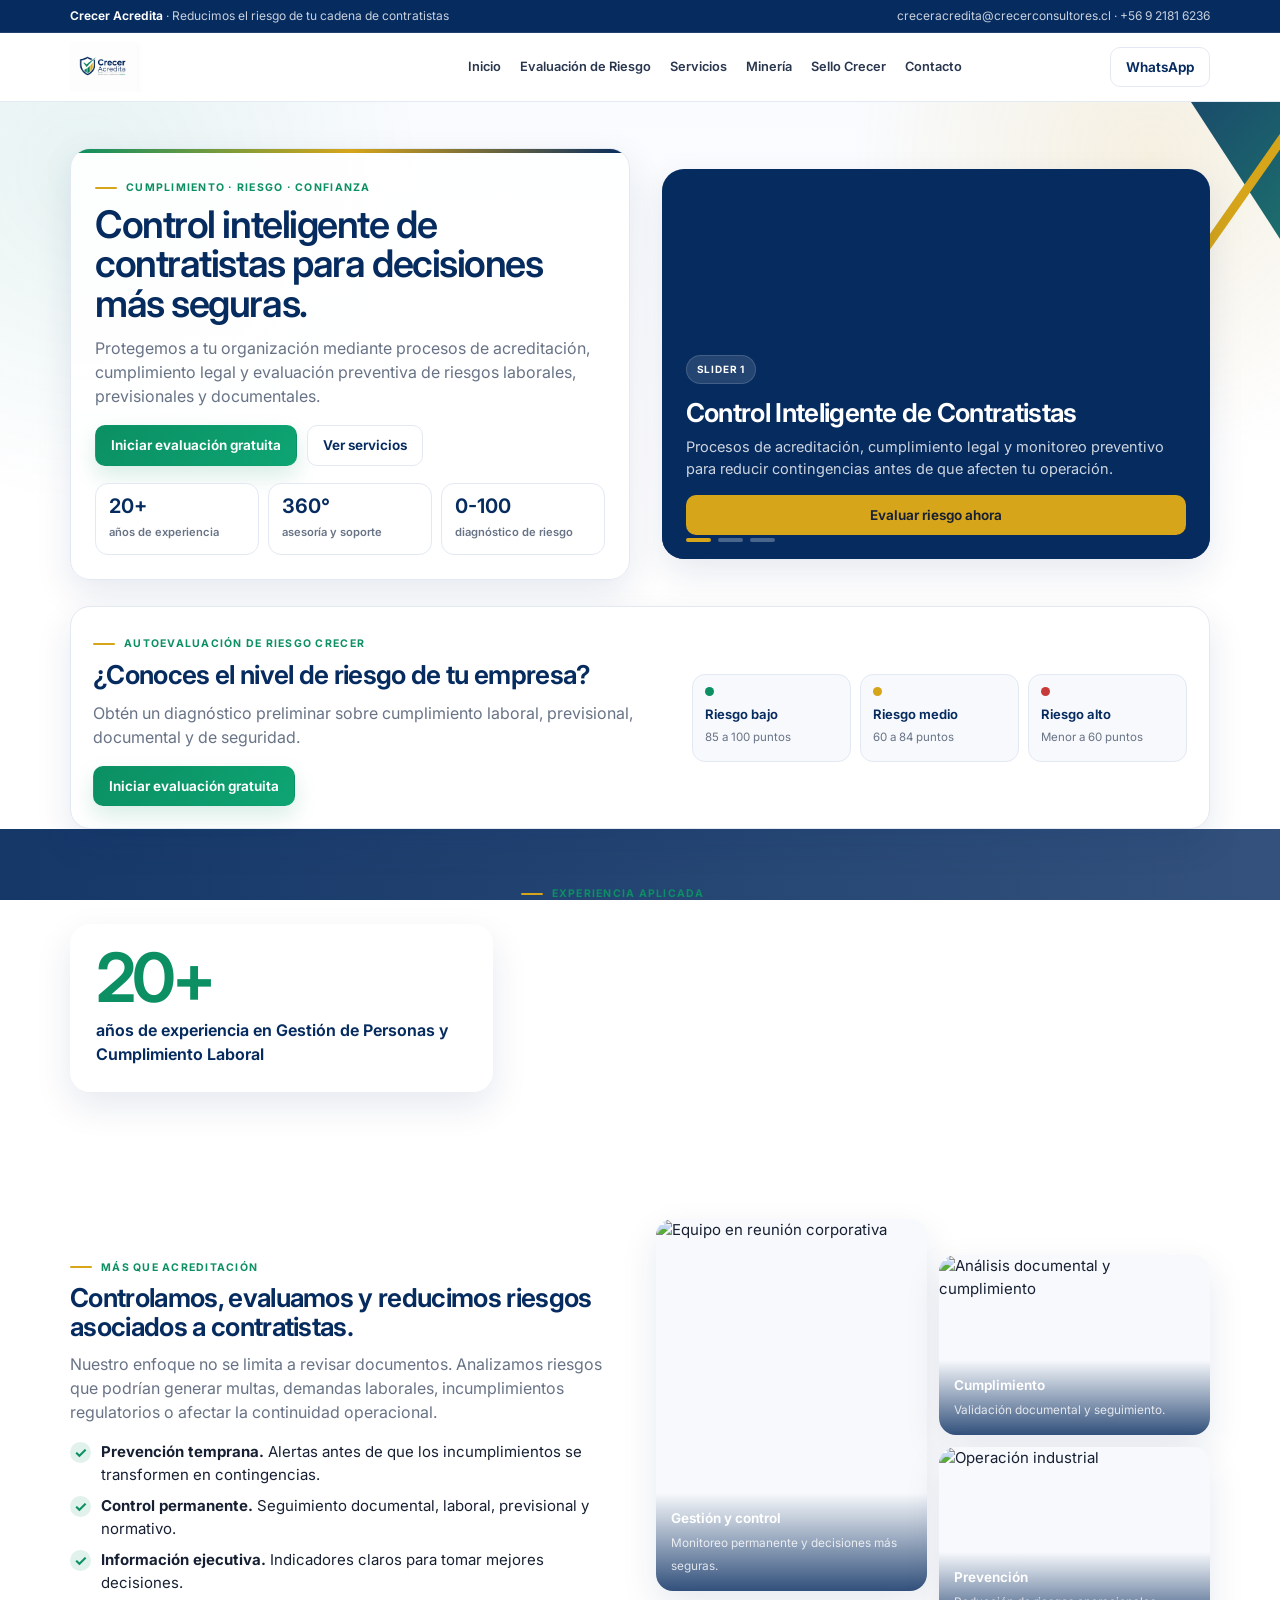
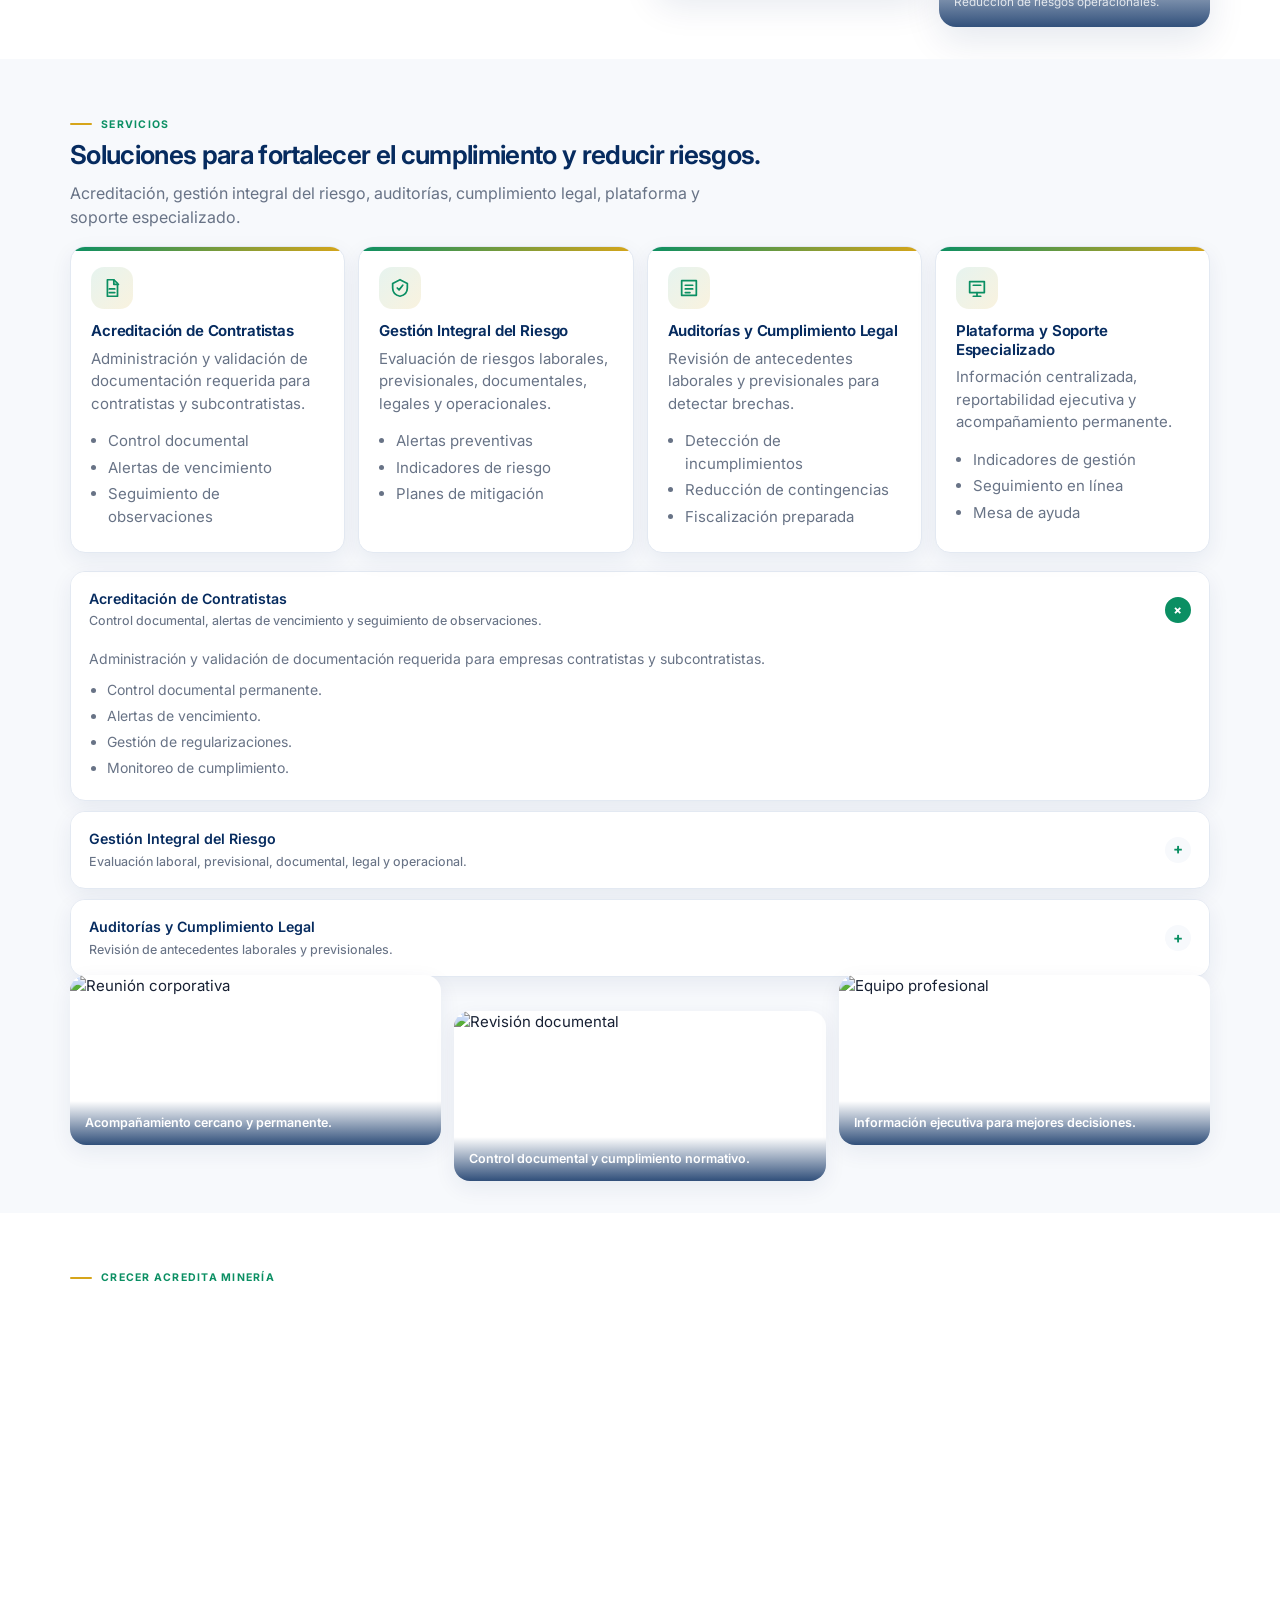
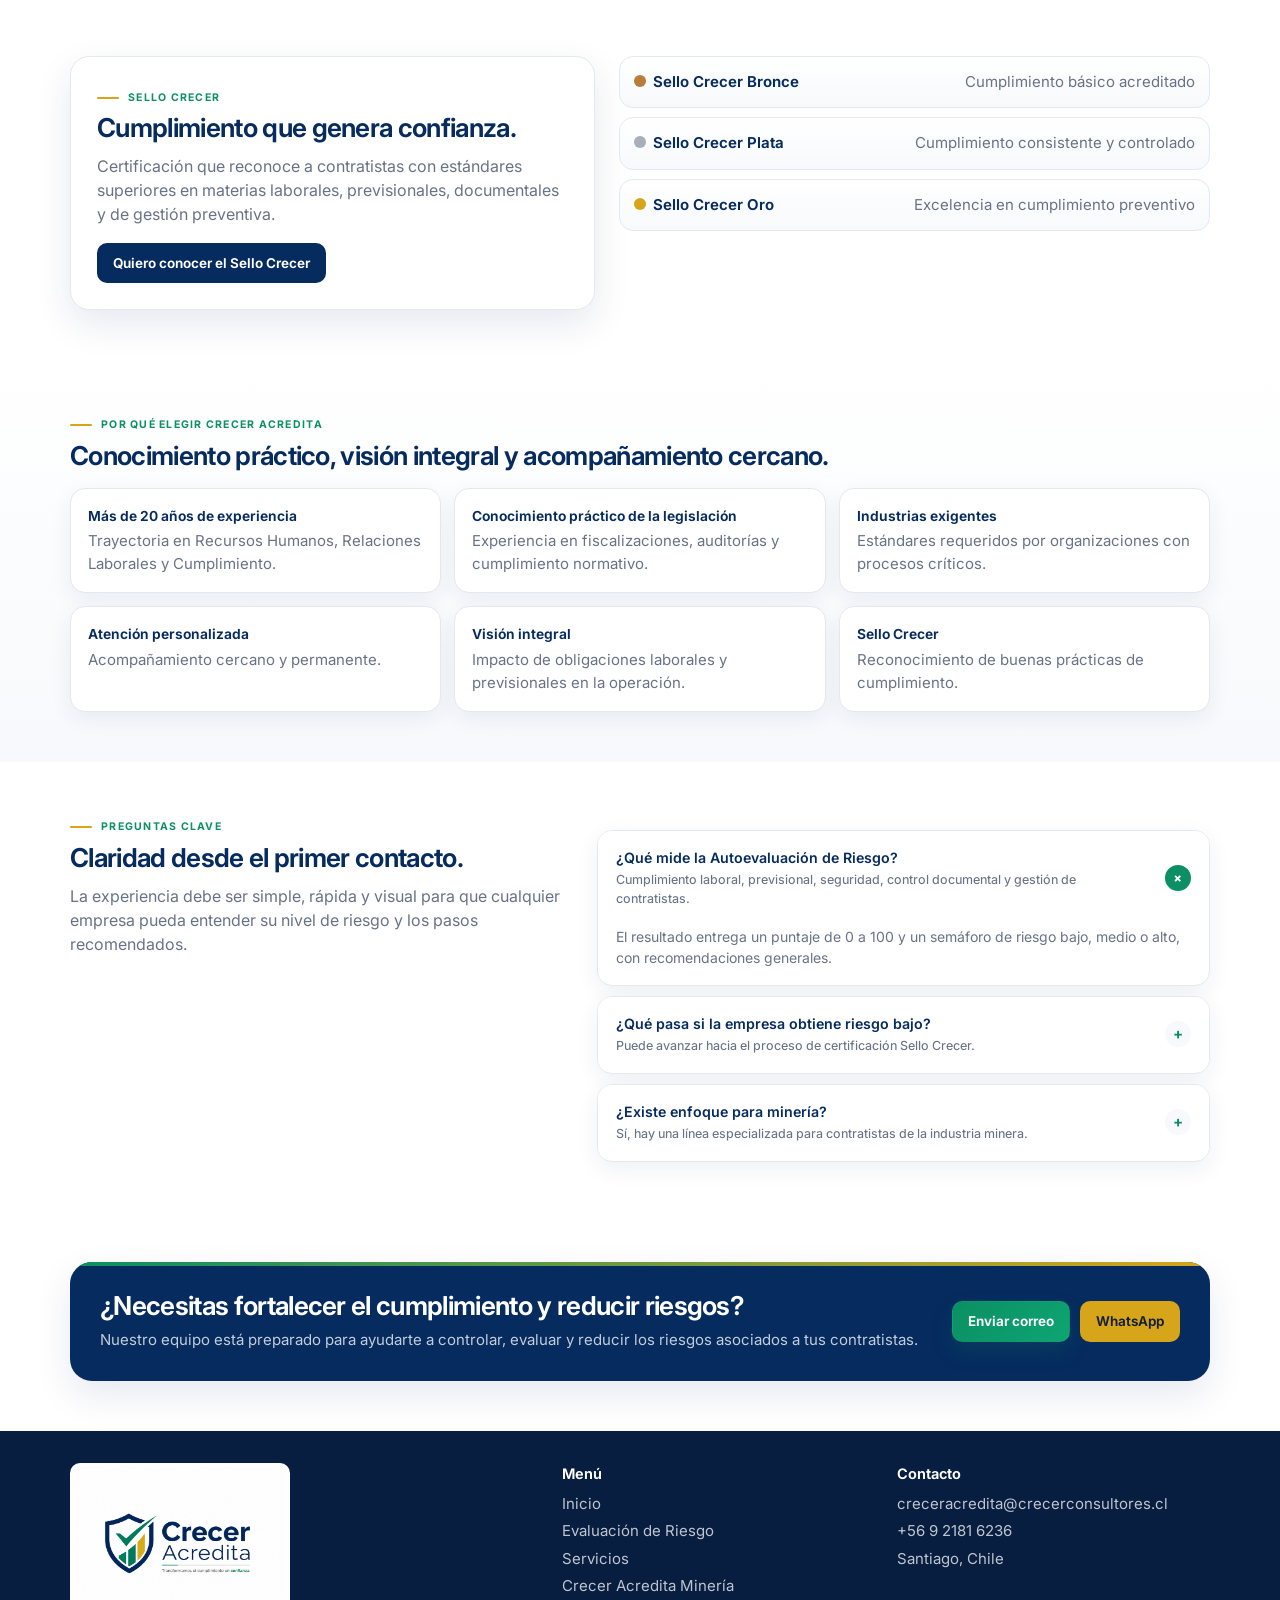
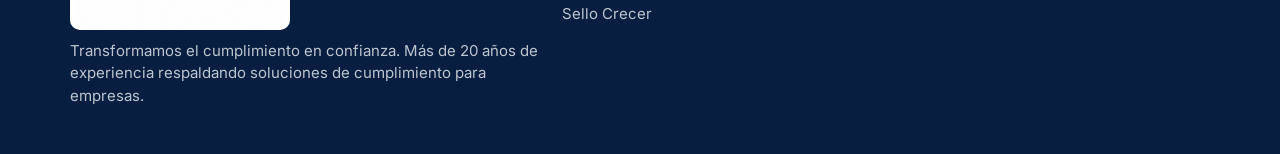
==== index.html @ 86fbed81 "Carga inicial" ====
<!DOCTYPE html>
<html lang="es">
<head>
  <meta charset="UTF-8" />
  <meta name="viewport" content="width=device-width, initial-scale=1.0" />
  <title>Crecer Acredita | Inicio</title>
  <meta name="description" content="Crecer Acredita: gestión de riesgos de contratistas, acreditación, cumplimiento laboral, previsional y documental." />
  <meta name="theme-color" content="#062B5F" />

  <link rel="preconnect" href="https://fonts.googleapis.com">
  <link rel="preconnect" href="https://fonts.gstatic.com" crossorigin>
  <link href="https://fonts.googleapis.com/css2?family=Inter:wght@400;450;500;600;700&display=swap" rel="stylesheet">

  <style>
    :root {
      --navy:#062B5F;
      --navy-2:#0C3A7E;
      --green:#0B8F63;
      --green-2:#0EA573;
      --mustard:#D6A51A;
      --ink:#172033;
      --muted:#687386;
      --line:#E3E9F2;
      --soft:#F7F9FC;
      --white:#FFFFFF;
      --danger:#C83A3A;
      --shadow:0 14px 36px rgba(6,43,95,.10);
      --shadow-sm:0 7px 22px rgba(6,43,95,.07);
      --radius:16px;
      --max:1140px;
    }

    * { box-sizing:border-box; }
    html { scroll-behavior:smooth; }
    body {
      margin:0;
      font-family:'Inter', Arial, sans-serif;
      color:var(--ink);
      background:#fff;
      line-height:1.5;
      font-size:15px;
      overflow-x:hidden;
      -webkit-font-smoothing:antialiased;
      text-rendering:optimizeLegibility;
    }
    img { max-width:100%; display:block; }
    a { color:inherit; text-decoration:none; }
    button, input, select { font:inherit; }

    .wrap { width:min(var(--max), calc(100% - 34px)); margin-inline:auto; }
    .section { padding:50px 0; position:relative; }
    .eyebrow {
      display:inline-flex;
      align-items:center;
      gap:9px;
      font-size:10.5px;
      font-weight:700;
      letter-spacing:.12em;
      text-transform:uppercase;
      color:var(--green);
      margin-bottom:9px;
    }
    .eyebrow::before {
      content:"";
      width:22px;
      height:2px;
      background:var(--mustard);
      border-radius:2px;
      display:block;
    }

    h1,h2,h3,p { margin-top:0; }
    h1 {
      font-size:clamp(27px, 3.6vw, 38px);
      line-height:1.04;
      letter-spacing:-.038em;
      font-weight:600;
      color:var(--navy);
      margin-bottom:13px;
      max-width:700px;
    }
    h2 {
      font-size:clamp(20px, 2.35vw, 26px);
      line-height:1.1;
      letter-spacing:-.026em;
      font-weight:650;
      color:var(--navy);
      margin-bottom:11px;
      max-width:780px;
    }
    h3 {
      font-size:15px;
      line-height:1.25;
      letter-spacing:-.01em;
      font-weight:650;
      color:var(--navy);
      margin-bottom:7px;
    }
    .lead {
      font-size:clamp(14.5px, 1.5vw, 16px);
      color:var(--muted);
      max-width:680px;
      margin-bottom:17px;
    }
    .text-muted { color:var(--muted); }

    .btn {
      display:inline-flex;
      align-items:center;
      justify-content:center;
      gap:8px;
      min-height:40px;
      padding:9px 15px;
      border-radius:10px;
      border:1px solid transparent;
      font-size:13.5px;
      font-weight:650;
      cursor:pointer;
      transition:.2s ease;
      white-space:nowrap;
    }
    .btn:hover { transform:translateY(-1px); }
    .btn-primary { background:linear-gradient(135deg, var(--green), var(--green-2)); color:#fff; box-shadow:0 10px 22px rgba(11,143,99,.16); }
    .btn-outline { background:#fff; color:var(--navy); border-color:var(--line); }
    .btn-navy { background:var(--navy); color:#fff; }
    .btn-mustard { background:var(--mustard); color:#172033; }

    .topbar {
      background:var(--navy);
      color:rgba(255,255,255,.78);
      font-size:12px;
      border-bottom:1px solid rgba(255,255,255,.10);
    }
    .topbar .wrap {
      display:flex;
      justify-content:space-between;
      align-items:center;
      gap:12px;
      padding:7px 0;
    }
    .topbar strong { color:#fff; font-weight:650; }

    .header {
      position:sticky;
      top:0;
      z-index:80;
      background:rgba(255,255,255,.95);
      backdrop-filter:blur(14px);
      border-bottom:1px solid rgba(227,233,242,.95);
    }
    .nav {
      height:68px;
      display:flex;
      align-items:center;
      justify-content:space-between;
      gap:18px;
    }
    .brand {
      display:flex;
      align-items:center;
      justify-content:flex-start;
      flex:0 0 250px;
      min-width:0;
    }
    .brand-mark {
      display:flex;
      align-items:center;
      justify-content:center;
      width:236px;
      height:50px;
      overflow:hidden;
    }
    .brand-mark img {
      width:236px;
      height:auto;
      max-height:50px;
      object-fit:contain;
      object-position:left center;
      filter:drop-shadow(0 2px 3px rgba(6,43,95,.05));
    }
    .menu {
      display:flex;
      align-items:center;
      gap:1px;
      list-style:none;
      padding:0;
      margin:0;
    }
    .menu a {
      display:block;
      padding:8px 9px;
      border-radius:9px;
      font-size:12.8px;
      font-weight:600;
      color:#29364E;
    }
    .menu a:hover { background:var(--soft); color:var(--navy); }
    .nav-actions { display:flex; align-items:center; gap:8px; }
    .hamb {
      display:none;
      background:#fff;
      border:1px solid var(--line);
      border-radius:10px;
      padding:8px 10px;
      color:var(--navy);
      cursor:pointer;
    }

    .hero {
      position:relative;
      overflow:hidden;
      background:
        radial-gradient(circle at 90% 10%, rgba(214,165,26,.13), transparent 24%),
        radial-gradient(circle at 7% 13%, rgba(11,143,99,.08), transparent 26%),
        linear-gradient(180deg, #F9FBFE 0%, #fff 78%);
    }
    .hero::after {
      content:"";
      position:absolute;
      right:-106px;
      top:0;
      width:300px;
      height:300px;
      background:linear-gradient(135deg, var(--navy), var(--green));
      clip-path:polygon(35% 0,100% 0,100% 100%);
      opacity:.92;
    }
    .hero::before {
      content:"";
      position:absolute;
      right:42px;
      top:0;
      width:11px;
      height:215px;
      background:var(--mustard);
      transform:skewX(-35deg);
      z-index:1;
    }
    .hero-grid {
      position:relative;
      z-index:2;
      display:grid;
      grid-template-columns:1fr .98fr;
      gap:32px;
      align-items:center;
      padding:46px 0 56px;
    }
    .hero-copy {
      background:rgba(255,255,255,.9);
      border:1px solid var(--line);
      border-radius:20px;
      box-shadow:var(--shadow);
      padding:24px;
      position:relative;
      overflow:hidden;
    }
    .hero-copy::before {
      content:"";
      position:absolute;
      inset:0 0 auto 0;
      height:4px;
      background:linear-gradient(90deg, var(--green), var(--mustard), var(--navy));
    }
    .hero-actions { display:flex; gap:10px; flex-wrap:wrap; margin-bottom:17px; }
    .hero-kpis { display:grid; grid-template-columns:repeat(3,1fr); gap:9px; }
    .kpi {
      background:#fff;
      border:1px solid var(--line);
      border-radius:13px;
      padding:12px 13px;
    }
    .kpi strong {
      display:block;
      color:var(--navy);
      font-size:20px;
      line-height:1;
      font-weight:650;
      margin-bottom:4px;
    }
    .kpi span { color:var(--muted); font-size:11.2px; font-weight:600; }

    .hero-slider {
      background:var(--navy);
      border-radius:22px;
      overflow:hidden;
      box-shadow:var(--shadow);
      position:relative;
      color:#fff;
    }
    .slide { display:none; min-height:390px; position:relative; }
    .slide.active { display:block; }
    .slide-img {
      position:absolute;
      inset:0;
      background-size:cover;
      background-position:center;
      transform:scale(1.02);
    }
    .slide-overlay {
      position:absolute;
      inset:0;
      background:linear-gradient(180deg, rgba(6,43,95,.12) 0%, rgba(6,43,95,.78) 60%, rgba(6,43,95,.95) 100%);
    }
    .slide-content {
      position:relative;
      z-index:2;
      min-height:390px;
      display:flex;
      flex-direction:column;
      justify-content:flex-end;
      padding:24px;
    }
    .slide-tag {
      display:inline-flex;
      align-items:center;
      width:max-content;
      gap:7px;
      padding:6px 10px;
      border-radius:999px;
      background:rgba(255,255,255,.12);
      border:1px solid rgba(255,255,255,.14);
      font-size:10px;
      text-transform:uppercase;
      letter-spacing:.08em;
      font-weight:700;
      margin-bottom:15px;
    }
    .slide-content h2 {
      color:#fff;
      font-size:clamp(20px, 2.35vw, 26px);
      font-weight:650;
      letter-spacing:-.025em;
      margin-bottom:9px;
      max-width:500px;
    }
    .slide-content p {
      color:rgba(255,255,255,.80);
      max-width:500px;
      margin-bottom:15px;
      font-size:14.5px;
    }
    .dots {
      position:absolute;
      left:24px;
      bottom:17px;
      z-index:3;
      display:flex;
      gap:7px;
    }
    .dot {
      width:25px;
      height:4px;
      border:0;
      border-radius:999px;
      background:rgba(255,255,255,.28);
      cursor:pointer;
    }
    .dot.active { background:var(--mustard); }

    .risk-strip { margin-top:-30px; position:relative; z-index:4; }
    .risk-box {
      background:#fff;
      border:1px solid var(--line);
      border-radius:20px;
      box-shadow:var(--shadow);
      padding:22px;
      display:grid;
      grid-template-columns:1.08fr .92fr;
      gap:18px;
      align-items:center;
    }
    .risk-card-mini { display:grid; grid-template-columns:repeat(3,1fr); gap:9px; }
    .risk-pill {
      min-height:88px;
      background:var(--soft);
      border:1px solid var(--line);
      border-radius:13px;
      padding:12px;
    }
    .risk-pill i { display:block; width:9px; height:9px; border-radius:50%; margin-bottom:9px; }
    .risk-pill:nth-child(1) i { background:var(--green); }
    .risk-pill:nth-child(2) i { background:var(--mustard); }
    .risk-pill:nth-child(3) i { background:var(--danger); }
    .risk-pill strong { display:block; color:var(--navy); font-size:13px; margin-bottom:1px; font-weight:650; }
    .risk-pill span { color:var(--muted); font-size:11.5px; }

    .grid-4 { display:grid; grid-template-columns:repeat(4,1fr); gap:13px; }
    .grid-3 { display:grid; grid-template-columns:repeat(3,1fr); gap:13px; }

    .card, .service-card, .why-item {
      background:#fff;
      border:1px solid var(--line);
      border-radius:15px;
      box-shadow:var(--shadow-sm);
    }
    .card { padding:18px; }
    .service-card {
      padding:20px;
      position:relative;
      overflow:hidden;
      min-height:270px;
    }
    .service-card::before {
      content:"";
      position:absolute;
      inset:0 0 auto 0;
      height:4px;
      background:linear-gradient(90deg, var(--green), var(--mustard));
    }
    .service-card ul { margin:11px 0 0; padding-left:17px; color:var(--muted); }
    .service-card li { margin:4px 0; }

    .icon {
      width:42px;
      height:42px;
      border-radius:13px;
      display:grid;
      place-items:center;
      color:var(--green);
      background:linear-gradient(135deg, rgba(11,143,99,.10), rgba(214,165,26,.14));
      margin-bottom:13px;
    }
    .icon svg {
      width:22px;
      height:22px;
      stroke:currentColor;
      stroke-width:1.9;
      fill:none;
      stroke-linecap:round;
      stroke-linejoin:round;
    }

    .experience {
      background:
        linear-gradient(90deg, rgba(6,43,95,.94), rgba(6,43,95,.82)),
        url('https://images.unsplash.com/photo-1497366754035-f200968a6e72?auto=format&fit=crop&w=1800&q=80');
      background-size:cover;
      background-position:center;
      background-attachment:fixed;
      color:#fff;
      overflow:hidden;
      position:relative;
    }
    .experience::after {
      content:"20+";
      position:absolute;
      right:5%;
      bottom:-42px;
      font-size:160px;
      line-height:1;
      font-weight:650;
      letter-spacing:-.06em;
      color:rgba(255,255,255,.05);
    }
    .experience h2 { color:#fff; }
    .experience .lead { color:rgba(255,255,255,.77); }
    .exp-grid {
      position:relative;
      z-index:2;
      display:grid;
      grid-template-columns:.76fr 1.24fr;
      gap:28px;
      align-items:center;
    }
    .exp-number {
      background:#fff;
      color:var(--navy);
      border-radius:20px;
      box-shadow:var(--shadow);
      padding:26px;
    }
    .exp-number strong {
      display:block;
      font-size:68px;
      line-height:.8;
      color:var(--green);
      letter-spacing:-.06em;
      font-weight:650;
    }
    .exp-number span {
      display:block;
      margin-top:13px;
      font-size:16px;
      font-weight:650;
    }
    .exp-list { display:grid; grid-template-columns:repeat(2,1fr); gap:9px; margin-top:14px; }
    .exp-list div {
      padding:10px 12px;
      border-radius:12px;
      background:rgba(255,255,255,.06);
      border:1px solid rgba(255,255,255,.14);
      color:rgba(255,255,255,.82);
      font-size:13.5px;
    }

    .split { display:grid; grid-template-columns:1fr 1fr; gap:32px; align-items:center; }
    .visual-list { display:grid; gap:9px; margin-top:10px; }
    .visual-row { display:flex; gap:10px; align-items:flex-start; }
    .check {
      width:21px;
      height:21px;
      flex:0 0 21px;
      border-radius:50%;
      display:grid;
      place-items:center;
      background:rgba(11,143,99,.12);
      color:var(--green);
      font-weight:700;
      margin-top:1px;
    }

    .image-stack { display:grid; grid-template-columns:1fr 1fr; gap:12px; }
    .photo-card {
      border-radius:17px;
      overflow:hidden;
      position:relative;
      min-height:180px;
      box-shadow:var(--shadow);
      background:var(--soft);
      transform:translateY(var(--parallax-y,0));
      transition:transform .12s linear;
    }
    .photo-card.tall { min-height:372px; }
    .photo-card img { width:100%; height:100%; object-fit:cover; }
    .photo-card .overlay {
      position:absolute;
      inset:auto 0 0 0;
      padding:15px;
      background:linear-gradient(180deg, rgba(6,43,95,0) 0%, rgba(6,43,95,.82) 100%);
      color:#fff;
    }
    .photo-card .overlay strong { display:block; font-size:13.5px; margin-bottom:3px; font-weight:650; }
    .photo-card .overlay span { font-size:11.8px; color:rgba(255,255,255,.80); }

    .services { background:var(--soft); }
    .image-band {
      display:grid;
      grid-template-columns:repeat(3,1fr);
      gap:13px;
      margin-top:16px;
    }
    .band-card {
      border-radius:16px;
      overflow:hidden;
      min-height:170px;
      position:relative;
      box-shadow:var(--shadow-sm);
      background:#fff;
      transform:translateY(var(--parallax-y,0));
      transition:transform .12s linear;
    }
    .band-card img { width:100%; height:100%; object-fit:cover; }
    .band-overlay {
      position:absolute;
      inset:auto 0 0 0;
      padding:13px 15px;
      background:linear-gradient(180deg, rgba(6,43,95,0) 0%, rgba(6,43,95,.83) 100%);
      color:#fff;
      font-size:12.5px;
      font-weight:600;
    }

    .mining {
      background:
        linear-gradient(90deg, rgba(6,43,95,.95), rgba(6,43,95,.86)),
        url('https://images.unsplash.com/photo-1581092580497-e0d23cbdf1dc?auto=format&fit=crop&w=1600&q=80');
      background-size:cover;
      background-position:center;
      background-attachment:fixed;
      color:#fff;
    }
    .mining h2 { color:#fff; }
    .mining .lead { color:rgba(255,255,255,.80); }
    .mining-grid { display:grid; grid-template-columns:1fr 1fr; gap:13px; margin-top:17px; }
    .mining-box {
      background:rgba(255,255,255,.08);
      border:1px solid rgba(255,255,255,.14);
      border-radius:15px;
      padding:18px;
      backdrop-filter:blur(7px);
    }
    .mining-box h3 { color:#fff; }
    .mining-box ul { margin:9px 0 0; padding-left:17px; color:rgba(255,255,255,.80); }

    .seal-grid { display:grid; grid-template-columns:.94fr 1.06fr; gap:24px; align-items:start; }
    .seal-card {
      background:#fff;
      border:1px solid var(--line);
      border-radius:19px;
      padding:26px;
      box-shadow:var(--shadow);
    }
    .seal-levels { display:grid; gap:9px; }
    .level {
      display:flex;
      align-items:center;
      justify-content:space-between;
      gap:13px;
      background:linear-gradient(180deg,#fff,var(--soft));
      border:1px solid var(--line);
      border-radius:14px;
      padding:14px;
    }
    .badge { font-weight:650; color:var(--navy); }
    .badge::before {
      content:"";
      display:inline-block;
      width:12px;
      height:12px;
      border-radius:50%;
      margin-right:7px;
      background:#B77D3B;
    }
    .level:nth-child(2) .badge::before { background:#A8AFB8; }
    .level:nth-child(3) .badge::before { background:var(--mustard); }

    .why { background:linear-gradient(180deg,#fff,var(--soft)); }
    .why-list { display:grid; grid-template-columns:repeat(3,1fr); gap:13px; margin-top:17px; }
    .why-item { padding:17px; }
    .why-item b { display:block; color:var(--navy); margin-bottom:4px; font-size:13.8px; font-weight:650; }

    .contact-cta {
      background:var(--navy);
      color:#fff;
      border-radius:22px;
      box-shadow:var(--shadow);
      padding:30px;
      display:grid;
      grid-template-columns:1fr auto;
      gap:18px;
      align-items:center;
      position:relative;
      overflow:hidden;
    }
    .contact-cta::before {
      content:"";
      position:absolute;
      inset:0 0 auto 0;
      height:4px;
      background:linear-gradient(90deg, var(--green), var(--mustard));
    }
    .contact-cta h2 { color:#fff; margin-bottom:8px; }
    .contact-cta p { color:rgba(255,255,255,.76); margin-bottom:0; }

    footer {
      background:#071E41;
      color:rgba(255,255,255,.74);
      padding:32px 0;
    }
    .footer-grid { display:grid; grid-template-columns:1.2fr .8fr .8fr; gap:22px; }
    .footer-logo img {
      width:220px;
      background:#fff;
      border-radius:10px;
      padding:3px;
      margin-bottom:10px;
    }
    footer h4 { color:#fff; margin:0 0 8px; font-size:14.5px; font-weight:650; }
    footer a { display:block; margin:5px 0; color:rgba(255,255,255,.74); }
    footer a:hover { color:#fff; }



    /* ACORDEÓN CORPORATIVO */
    .accordion {
      display:grid;
      gap:10px;
      margin-top:18px;
    }
    .accordion-item {
      background:#fff;
      border:1px solid var(--line);
      border-radius:15px;
      overflow:hidden;
      box-shadow:var(--shadow-sm);
    }
    .accordion-btn {
      width:100%;
      border:0;
      background:#fff;
      cursor:pointer;
      padding:16px 18px;
      display:flex;
      align-items:center;
      justify-content:space-between;
      gap:16px;
      text-align:left;
      color:var(--navy);
    }
    .accordion-btn span { display:block; font-size:14.2px; font-weight:600; }
    .accordion-btn small { display:block; margin-top:3px; color:var(--muted); font-size:12.5px; font-weight:450; }
    .accordion-icon {
      width:26px;
      height:26px;
      border-radius:50%;
      display:grid;
      place-items:center;
      background:var(--soft);
      color:var(--green);
      font-weight:700;
      flex:0 0 26px;
      transition:.2s ease;
    }
    .accordion-item.active .accordion-icon { background:var(--green); color:#fff; transform:rotate(45deg); }
    .accordion-panel {
      max-height:0;
      overflow:hidden;
      transition:max-height .28s ease;
      border-top:1px solid transparent;
    }
    .accordion-panel-inner { padding:0 18px 18px; color:var(--muted); font-size:14px; }
    .accordion-panel-inner ul { margin:10px 0 0; padding-left:18px; }
    .accordion-panel-inner li { margin:5px 0; }
    .faq-grid { display:grid; grid-template-columns:.9fr 1.1fr; gap:26px; align-items:start; }

    /* MODAL PREMIUM */
    .modal {
      position:fixed;
      inset:0;
      z-index:120;
      display:none;
      background:rgba(7,22,45,.72);
      backdrop-filter:blur(12px);
      padding:18px;
      overflow:auto;
    }
    .modal.open { display:block; }
    .modal-card {
      width:min(960px, 100%);
      margin:18px auto;
      background:#fff;
      border-radius:24px;
      overflow:hidden;
      box-shadow:0 30px 90px rgba(0,0,0,.28);
      border:1px solid rgba(255,255,255,.22);
    }
    .modal-layout {
      display:grid;
      grid-template-columns:280px 1fr;
      min-height:620px;
    }
    .modal-aside {
      position:relative;
      padding:26px 24px;
      background:
        linear-gradient(180deg, rgba(6,43,95,.96), rgba(6,43,95,.91)),
        url('https://images.unsplash.com/photo-1450101499163-c8848c66ca85?auto=format&fit=crop&w=1000&q=80');
      background-size:cover;
      background-position:center;
      color:#fff;
      overflow:hidden;
    }
    .modal-aside::after {
      content:"";
      position:absolute;
      right:-52px;
      bottom:-70px;
      width:190px;
      height:190px;
      border-radius:50%;
      border:24px solid rgba(255,255,255,.08);
    }
    .modal-aside img {
      width:190px;
      background:#fff;
      border-radius:12px;
      padding:4px;
      margin-bottom:28px;
    }
    .modal-aside h2 {
      color:#fff;
      font-size:24px;
      font-weight:650;
      line-height:1.12;
      margin-bottom:10px;
    }
    .modal-aside p {
      color:rgba(255,255,255,.78);
      font-size:14px;
      margin-bottom:20px;
    }
    .modal-benefits {
      display:grid;
      gap:10px;
      margin-top:22px;
      position:relative;
      z-index:2;
    }
    .modal-benefit {
      display:flex;
      gap:9px;
      align-items:flex-start;
      font-size:13px;
      color:rgba(255,255,255,.82);
    }
    .modal-benefit i {
      width:18px;
      height:18px;
      border-radius:50%;
      background:rgba(214,165,26,.24);
      color:var(--mustard);
      display:grid;
      place-items:center;
      flex:0 0 18px;
      font-style:normal;
      font-size:11px;
      font-weight:700;
      margin-top:1px;
    }
    .modal-main {
      padding:0;
      background:#fff;
    }
    .modal-head {
      padding:22px 24px 18px;
      border-bottom:1px solid var(--line);
      display:flex;
      justify-content:space-between;
      align-items:flex-start;
      gap:18px;
    }
    .modal-head h2 {
      font-size:22px;
      font-weight:650;
      margin:0 0 5px;
      color:var(--navy);
    }
    .modal-head p {
      margin:0;
      color:var(--muted);
      font-size:14px;
    }
    .close {
      width:38px;
      height:38px;
      border-radius:11px;
      border:1px solid var(--line);
      background:#fff;
      color:var(--navy);
      font-size:22px;
      cursor:pointer;
    }
    .close:hover { background:var(--soft); }
    .modal-body { padding:22px 24px 24px; }
    .steps {
      display:grid;
      grid-template-columns:repeat(3,1fr);
      gap:8px;
      margin-bottom:18px;
    }
    .step {
      height:6px;
      border-radius:999px;
      background:var(--line);
      overflow:hidden;
    }
    .step.active { background:linear-gradient(90deg,var(--green),var(--mustard)); }
    .form-grid { display:grid; grid-template-columns:repeat(2,1fr); gap:11px; }
    .field label {
      display:block;
      font-size:12px;
      font-weight:650;
      color:var(--navy);
      margin-bottom:5px;
    }
    .field input, .field select {
      width:100%;
      min-height:42px;
      padding:9px 10px;
      border:1px solid var(--line);
      border-radius:10px;
      outline:none;
      background:#fff;
      font-size:13.5px;
      color:var(--ink);
    }
    .field input:focus, .field select:focus {
      border-color:var(--green);
      box-shadow:0 0 0 4px rgba(11,143,99,.10);
    }
    .question-group {
      background:var(--soft);
      border:1px solid var(--line);
      border-radius:15px;
      padding:14px;
      margin-bottom:11px;
    }
    .question-group h3 {
      font-size:14.5px;
      margin-bottom:9px;
    }
    .question {
      display:grid;
      grid-template-columns:1fr auto;
      gap:10px;
      align-items:center;
      background:#fff;
      border:1px solid var(--line);
      border-radius:12px;
      padding:10px 11px;
      margin:7px 0;
      font-size:13.5px;
    }
    .answers { display:flex; gap:6px; flex-wrap:wrap; }
    .answers label {
      border:1px solid var(--line);
      border-radius:999px;
      padding:6px 8px;
      font-size:11.5px;
      font-weight:650;
      color:var(--muted);
      cursor:pointer;
      user-select:none;
    }
    .answers input { display:none; }
    .answers label:has(input:checked) {
      background:var(--green);
      border-color:var(--green);
      color:#fff;
    }
    .modal-actions {
      display:flex;
      justify-content:space-between;
      gap:10px;
      margin-top:18px;
      padding-top:14px;
      border-top:1px solid var(--line);
    }
    .result-card {
      background:
        radial-gradient(circle at 80% 10%, rgba(214,165,26,.16), transparent 26%),
        linear-gradient(180deg, #fff, var(--soft));
      border:1px solid var(--line);
      border-radius:18px;
      padding:24px;
      text-align:center;
    }
    .score {
      width:126px;
      height:126px;
      margin:0 auto 15px;
      display:grid;
      place-items:center;
      border-radius:50%;
      background:var(--green);
      color:#fff;
      font-size:34px;
      font-weight:700;
      box-shadow:var(--shadow);
    }
    .score.medium { background:var(--mustard); color:#1f2937; }
    .score.high { background:var(--danger); }

    @media (max-width:1060px) {
      .menu, .nav-actions .btn-outline { display:none; }
      .hamb { display:inline-flex; }
      .brand { flex-basis:auto; }
    }

    @media (max-width:960px) {
      .hero-grid,
      .risk-box,
      .split,
      .exp-grid,
      .faq-grid,
      .seal-grid,
      .mining-grid,
      .contact-cta,
      .footer-grid { grid-template-columns:1fr; }
      .grid-4 { grid-template-columns:repeat(2,1fr); }
      .why-list, .image-band { grid-template-columns:1fr; }
      .modal-layout { grid-template-columns:1fr; }
      .modal-aside { display:none; }
      .hero::after, .hero::before { opacity:.2; }
      .experience, .mining { background-attachment:scroll; }
    }

    @media (max-width:680px) {
      .wrap { width:min(100% - 24px, var(--max)); }
      .topbar .wrap { flex-direction:column; align-items:flex-start; gap:3px; }
      .nav { height:66px; }
      .brand-mark { width:188px; height:44px; }
      .brand-mark img { width:188px; max-height:44px; }
      .hero-grid { padding:36px 0 54px; gap:20px; }
      .section { padding:42px 0; }
      .hero-copy, .risk-box, .contact-cta, .seal-card { padding:18px; border-radius:17px; }
      .hero-kpis, .risk-card-mini, .grid-4, .form-grid, .image-stack { grid-template-columns:1fr; }
      .slide, .slide-content { min-height:340px; }
      .modal { padding:10px; }
      .modal-head, .modal-body { padding:18px; }
      .question { grid-template-columns:1fr; }
      .modal-actions { flex-direction:column-reverse; }
      .modal-actions .btn { width:100%; }
    }
  </style>
</head>

<body>
  <div class="topbar">
    <div class="wrap">
      <span><strong>Crecer Acredita</strong> · Reducimos el riesgo de tu cadena de contratistas</span>
      <span>creceracredita@crecerconsultores.cl · +56 9 2181 6236</span>
    </div>
  </div>

  <header class="header">
    <nav class="nav wrap" aria-label="Menú principal">
      <a class="brand" href="#inicio" aria-label="Crecer Acredita inicio">
        <span class="brand-mark"><img src="[data-uri]" alt="Crecer Acredita"></span>
      </a>

      <ul class="menu" id="menu">
        <li><a href="#inicio">Inicio</a></li>
        <li><a href="#evaluacion">Evaluación de Riesgo</a></li>
        <li><a href="#servicios">Servicios</a></li>
        <li><a href="#mineria">Minería</a></li>
        <li><a href="#sello">Sello Crecer</a></li>
        <li><a href="#contacto">Contacto</a></li>
      </ul>

      <div class="nav-actions">
        <a class="btn btn-outline" href="https://wa.me/56921816236" target="_blank" rel="noopener">WhatsApp</a>
        <button class="hamb" id="hamb" aria-label="Abrir menú">☰</button>
      </div>
    </nav>
  </header>

  <main id="inicio">
    <section class="hero">
      <div class="wrap hero-grid">
        <div class="hero-copy">
          <span class="eyebrow">Cumplimiento · Riesgo · Confianza</span>
          <h1>Control inteligente de contratistas para decisiones más seguras.</h1>
          <p class="lead">Protegemos a tu organización mediante procesos de acreditación, cumplimiento legal y evaluación preventiva de riesgos laborales, previsionales y documentales.</p>

          <div class="hero-actions">
            <button class="btn btn-primary" data-open-eval>Iniciar evaluación gratuita</button>
            <a class="btn btn-outline" href="#servicios">Ver servicios</a>
          </div>

          <div class="hero-kpis">
            <div class="kpi"><strong>20+</strong><span>años de experiencia</span></div>
            <div class="kpi"><strong>360°</strong><span>asesoría y soporte</span></div>
            <div class="kpi"><strong>0-100</strong><span>diagnóstico de riesgo</span></div>
          </div>
        </div>

        <div class="hero-slider" aria-label="Mensajes principales">
          <div class="slide active">
            <div class="slide-img" style="background-image:url('https://images.unsplash.com/photo-1552664730-d307ca884978?auto=format&fit=crop&w=1400&q=80');"></div>
            <div class="slide-overlay"></div>
            <div class="slide-content">
              <div>
                <span class="slide-tag">Slider 1</span>
                <h2>Control Inteligente de Contratistas</h2>
                <p>Procesos de acreditación, cumplimiento legal y monitoreo preventivo para reducir contingencias antes de que afecten tu operación.</p>
              </div>
              <a class="btn btn-mustard" href="#evaluacion">Evaluar riesgo ahora</a>
            </div>
          </div>

          <div class="slide">
            <div class="slide-img" style="background-image:url('https://images.unsplash.com/photo-1454165804606-c3d57bc86b40?auto=format&fit=crop&w=1400&q=80');"></div>
            <div class="slide-overlay"></div>
            <div class="slide-content">
              <div>
                <span class="slide-tag">Slider 2</span>
                <h2>Prevención de Multas y Contingencias</h2>
                <p>Identificamos incumplimientos antes de que se transformen en sanciones, demandas laborales o riesgos operacionales.</p>
              </div>
              <a class="btn btn-mustard" href="#servicios">Conocer soluciones</a>
            </div>
          </div>

          <div class="slide">
            <div class="slide-img" style="background-image:url('https://images.unsplash.com/photo-1520607162513-77705c0f0d4a?auto=format&fit=crop&w=1400&q=80');"></div>
            <div class="slide-overlay"></div>
            <div class="slide-content">
              <div>
                <span class="slide-tag">Slider 3</span>
                <h2>Sello Crecer: cumplimiento que genera confianza</h2>
                <p>Reconocemos a contratistas con altos estándares laborales, previsionales y documentales para facilitar decisiones más seguras.</p>
              </div>
              <a class="btn btn-mustard" href="#sello">Ver Sello Crecer</a>
            </div>
          </div>

          <div class="dots">
            <button class="dot active" data-slide="0" aria-label="Slide 1"></button>
            <button class="dot" data-slide="1" aria-label="Slide 2"></button>
            <button class="dot" data-slide="2" aria-label="Slide 3"></button>
          </div>
        </div>
      </div>
    </section>

    <section class="risk-strip" id="evaluacion">
      <div class="wrap">
        <div class="risk-box">
          <div>
            <span class="eyebrow">Autoevaluación de Riesgo Crecer</span>
            <h2>¿Conoces el nivel de riesgo de tu empresa?</h2>
            <p class="lead">Obtén un diagnóstico preliminar sobre cumplimiento laboral, previsional, documental y de seguridad.</p>
            <button class="btn btn-primary" data-open-eval>Iniciar evaluación gratuita</button>
          </div>

          <div class="risk-card-mini">
            <div class="risk-pill"><i></i><strong>Riesgo bajo</strong><span>85 a 100 puntos</span></div>
            <div class="risk-pill"><i></i><strong>Riesgo medio</strong><span>60 a 84 puntos</span></div>
            <div class="risk-pill"><i></i><strong>Riesgo alto</strong><span>Menor a 60 puntos</span></div>
          </div>
        </div>
      </div>
    </section>

    <section class="section experience">
      <div class="wrap exp-grid">
        <div class="exp-number">
          <strong>20+</strong>
          <span>años de experiencia en Gestión de Personas y Cumplimiento Laboral</span>
        </div>
        <div>
          <span class="eyebrow">Experiencia aplicada</span>
          <h2>Experiencia que entiende los desafíos reales de las empresas.</h2>
          <p class="lead">Trayectoria profesional en Recursos Humanos, Relaciones Laborales y Cumplimiento Organizacional aplicada al control de contratistas.</p>
          <div class="exp-list">
            <div>Relaciones laborales</div>
            <div>Cumplimiento previsional</div>
            <div>Auditorías laborales</div>
            <div>Administración de contratos</div>
          </div>
        </div>
      </div>
    </section>

    <section class="section">
      <div class="wrap split">
        <div>
          <span class="eyebrow">Más que acreditación</span>
          <h2>Controlamos, evaluamos y reducimos riesgos asociados a contratistas.</h2>
          <p class="lead">Nuestro enfoque no se limita a revisar documentos. Analizamos riesgos que podrían generar multas, demandas laborales, incumplimientos regulatorios o afectar la continuidad operacional.</p>
          <div class="visual-list">
            <div class="visual-row"><span class="check">✓</span><div><strong>Prevención temprana.</strong> Alertas antes de que los incumplimientos se transformen en contingencias.</div></div>
            <div class="visual-row"><span class="check">✓</span><div><strong>Control permanente.</strong> Seguimiento documental, laboral, previsional y normativo.</div></div>
            <div class="visual-row"><span class="check">✓</span><div><strong>Información ejecutiva.</strong> Indicadores claros para tomar mejores decisiones.</div></div>
          </div>
        </div>

        <div class="image-stack">
          <div class="photo-card tall js-parallax-card" data-speed="-0.055">
            <img src="https://images.unsplash.com/photo-1497366811353-6870744d04b2?auto=format&fit=crop&w=1200&q=80" alt="Equipo en reunión corporativa">
            <div class="overlay"><strong>Gestión y control</strong><span>Monitoreo permanente y decisiones más seguras.</span></div>
          </div>
          <div style="display:grid; gap:12px;">
            <div class="photo-card js-parallax-card" data-speed="0.045">
              <img src="https://images.unsplash.com/photo-1516321318423-f06f85e504b3?auto=format&fit=crop&w=1200&q=80" alt="Análisis documental y cumplimiento">
              <div class="overlay"><strong>Cumplimiento</strong><span>Validación documental y seguimiento.</span></div>
            </div>
            <div class="photo-card js-parallax-card" data-speed="0.035">
              <img src="https://images.unsplash.com/photo-1581092446327-9db0de73b02d?auto=format&fit=crop&w=1200&q=80" alt="Operación industrial">
              <div class="overlay"><strong>Prevención</strong><span>Reducción de riesgos operacionales.</span></div>
            </div>
          </div>
        </div>
      </div>
    </section>

    <section class="section services" id="servicios">
      <div class="wrap">
        <span class="eyebrow">Servicios</span>
        <h2>Soluciones para fortalecer el cumplimiento y reducir riesgos.</h2>
        <p class="lead">Acreditación, gestión integral del riesgo, auditorías, cumplimiento legal, plataforma y soporte especializado.</p>

        <div class="grid-4">
          <article class="service-card">
            <div class="icon"><svg viewBox="0 0 24 24"><path d="M7 3h7l4 4v14H7z"/><path d="M14 3v5h5"/><path d="M9 13h6M9 17h6"/></svg></div>
            <h3>Acreditación de Contratistas</h3>
            <p class="text-muted">Administración y validación de documentación requerida para contratistas y subcontratistas.</p>
            <ul><li>Control documental</li><li>Alertas de vencimiento</li><li>Seguimiento de observaciones</li></ul>
          </article>

          <article class="service-card">
            <div class="icon"><svg viewBox="0 0 24 24"><path d="M12 3l8 4v5c0 5-3.5 8-8 9-4.5-1-8-4-8-9V7z"/><path d="M9 12l2 2 4-5"/></svg></div>
            <h3>Gestión Integral del Riesgo</h3>
            <p class="text-muted">Evaluación de riesgos laborales, previsionales, documentales, legales y operacionales.</p>
            <ul><li>Alertas preventivas</li><li>Indicadores de riesgo</li><li>Planes de mitigación</li></ul>
          </article>

          <article class="service-card">
            <div class="icon"><svg viewBox="0 0 24 24"><path d="M4 4h16v16H4z"/><path d="M8 9h8M8 13h8M8 17h5"/></svg></div>
            <h3>Auditorías y Cumplimiento Legal</h3>
            <p class="text-muted">Revisión de antecedentes laborales y previsionales para detectar brechas.</p>
            <ul><li>Detección de incumplimientos</li><li>Reducción de contingencias</li><li>Fiscalización preparada</li></ul>
          </article>

          <article class="service-card">
            <div class="icon"><svg viewBox="0 0 24 24"><path d="M4 5h16v12H4z"/><path d="M8 21h8"/><path d="M12 17v4"/><path d="M8 9h8"/></svg></div>
            <h3>Plataforma y Soporte Especializado</h3>
            <p class="text-muted">Información centralizada, reportabilidad ejecutiva y acompañamiento permanente.</p>
            <ul><li>Indicadores de gestión</li><li>Seguimiento en línea</li><li>Mesa de ayuda</li></ul>
          </article>
        </div>

        <div class="accordion" aria-label="Detalle de servicios">
          <div class="accordion-item active">
            <button class="accordion-btn" type="button">
              <span>Acreditación de Contratistas <small>Control documental, alertas de vencimiento y seguimiento de observaciones.</small></span>
              <b class="accordion-icon">+</b>
            </button>
            <div class="accordion-panel"><div class="accordion-panel-inner">
              Administración y validación de documentación requerida para empresas contratistas y subcontratistas.
              <ul><li>Control documental permanente.</li><li>Alertas de vencimiento.</li><li>Gestión de regularizaciones.</li><li>Monitoreo de cumplimiento.</li></ul>
            </div></div>
          </div>

          <div class="accordion-item">
            <button class="accordion-btn" type="button">
              <span>Gestión Integral del Riesgo <small>Evaluación laboral, previsional, documental, legal y operacional.</small></span>
              <b class="accordion-icon">+</b>
            </button>
            <div class="accordion-panel"><div class="accordion-panel-inner">
              Analizamos riesgos que podrían transformarse en multas, demandas laborales, incumplimientos regulatorios o riesgos reputacionales.
              <ul><li>Alertas preventivas.</li><li>Indicadores de riesgo.</li><li>Reportes ejecutivos.</li><li>Planes de mitigación.</li></ul>
            </div></div>
          </div>

          <div class="accordion-item">
            <button class="accordion-btn" type="button">
              <span>Auditorías y Cumplimiento Legal <small>Revisión de antecedentes laborales y previsionales.</small></span>
              <b class="accordion-icon">+</b>
            </button>
            <div class="accordion-panel"><div class="accordion-panel-inner">
              Detectamos incumplimientos oportunamente, ayudando a reducir contingencias legales, prevenir multas y fortalecer procesos de fiscalización.
            </div></div>
          </div>
        </div>

        <div class="image-band">
          <div class="band-card js-parallax-card" data-speed="-0.035">
            <img src="https://images.unsplash.com/photo-1517048676732-d65bc937f952?auto=format&fit=crop&w=1200&q=80" alt="Reunión corporativa">
            <div class="band-overlay">Acompañamiento cercano y permanente.</div>
          </div>
          <div class="band-card js-parallax-card" data-speed="0.025">
            <img src="https://images.unsplash.com/photo-1450101499163-c8848c66ca85?auto=format&fit=crop&w=1200&q=80" alt="Revisión documental">
            <div class="band-overlay">Control documental y cumplimiento normativo.</div>
          </div>
          <div class="band-card js-parallax-card" data-speed="-0.025">
            <img src="https://images.unsplash.com/photo-1521791136064-7986c2920216?auto=format&fit=crop&w=1200&q=80" alt="Equipo profesional">
            <div class="band-overlay">Información ejecutiva para mejores decisiones.</div>
          </div>
        </div>
      </div>
    </section>

    <section class="section mining" id="mineria">
      <div class="wrap">
        <span class="eyebrow">Crecer Acredita Minería</span>
        <h2>Especialistas en cumplimiento para la industria minera.</h2>
        <p class="lead">Línea especializada para contratistas y subcontratistas que prestan servicios a compañías mineras y requieren altos estándares de control documental.</p>

        <div class="mining-grid">
          <div class="mining-box">
            <h3>Servicios especializados</h3>
            <ul>
              <li>Acreditación multiplataforma de empresas contratistas.</li>
              <li>Acreditación de trabajadores y control documental para ingreso a faena.</li>
              <li>Cumplimiento laboral, previsional y reportabilidad ejecutiva.</li>
            </ul>
          </div>
          <div class="mining-box">
            <h3>Beneficios</h3>
            <ul>
              <li>Mayor control de contratistas y continuidad operacional.</li>
              <li>Reducción de riesgos legales y prevención de multas.</li>
              <li>Mayor competitividad para contratistas en licitaciones.</li>
            </ul>
          </div>
        </div>
      </div>
    </section>

    <section class="section" id="sello">
      <div class="wrap seal-grid">
        <div class="seal-card">
          <span class="eyebrow">Sello Crecer</span>
          <h2>Cumplimiento que genera confianza.</h2>
          <p class="lead">Certificación que reconoce a contratistas con estándares superiores en materias laborales, previsionales, documentales y de gestión preventiva.</p>
          <a class="btn btn-navy" href="#contacto">Quiero conocer el Sello Crecer</a>
        </div>

        <div class="seal-levels">
          <div class="level"><span class="badge">Sello Crecer Bronce</span><span class="text-muted">Cumplimiento básico acreditado</span></div>
          <div class="level"><span class="badge">Sello Crecer Plata</span><span class="text-muted">Cumplimiento consistente y controlado</span></div>
          <div class="level"><span class="badge">Sello Crecer Oro</span><span class="text-muted">Excelencia en cumplimiento preventivo</span></div>
        </div>
      </div>
    </section>

    <section class="section why">
      <div class="wrap">
        <span class="eyebrow">Por qué elegir Crecer Acredita</span>
        <h2>Conocimiento práctico, visión integral y acompañamiento cercano.</h2>
        <div class="why-list">
          <div class="why-item"><b>Más de 20 años de experiencia</b><span class="text-muted">Trayectoria en Recursos Humanos, Relaciones Laborales y Cumplimiento.</span></div>
          <div class="why-item"><b>Conocimiento práctico de la legislación</b><span class="text-muted">Experiencia en fiscalizaciones, auditorías y cumplimiento normativo.</span></div>
          <div class="why-item"><b>Industrias exigentes</b><span class="text-muted">Estándares requeridos por organizaciones con procesos críticos.</span></div>
          <div class="why-item"><b>Atención personalizada</b><span class="text-muted">Acompañamiento cercano y permanente.</span></div>
          <div class="why-item"><b>Visión integral</b><span class="text-muted">Impacto de obligaciones laborales y previsionales en la operación.</span></div>
          <div class="why-item"><b>Sello Crecer</b><span class="text-muted">Reconocimiento de buenas prácticas de cumplimiento.</span></div>
        </div>
      </div>
    </section>



    <section class="section section-tight">
      <div class="wrap faq-grid">
        <div>
          <span class="eyebrow">Preguntas clave</span>
          <h2>Claridad desde el primer contacto.</h2>
          <p class="lead">La experiencia debe ser simple, rápida y visual para que cualquier empresa pueda entender su nivel de riesgo y los pasos recomendados.</p>
        </div>
        <div class="accordion" aria-label="Preguntas frecuentes">
          <div class="accordion-item active">
            <button class="accordion-btn" type="button">
              <span>¿Qué mide la Autoevaluación de Riesgo? <small>Cumplimiento laboral, previsional, seguridad, control documental y gestión de contratistas.</small></span>
              <b class="accordion-icon">+</b>
            </button>
            <div class="accordion-panel"><div class="accordion-panel-inner">El resultado entrega un puntaje de 0 a 100 y un semáforo de riesgo bajo, medio o alto, con recomendaciones generales.</div></div>
          </div>
          <div class="accordion-item">
            <button class="accordion-btn" type="button">
              <span>¿Qué pasa si la empresa obtiene riesgo bajo? <small>Puede avanzar hacia el proceso de certificación Sello Crecer.</small></span>
              <b class="accordion-icon">+</b>
            </button>
            <div class="accordion-panel"><div class="accordion-panel-inner">Si el resultado supera los 85 puntos, la plataforma invita a conocer los beneficios del Sello Crecer.</div></div>
          </div>
          <div class="accordion-item">
            <button class="accordion-btn" type="button">
              <span>¿Existe enfoque para minería? <small>Sí, hay una línea especializada para contratistas de la industria minera.</small></span>
              <b class="accordion-icon">+</b>
            </button>
            <div class="accordion-panel"><div class="accordion-panel-inner">Si la empresa selecciona Minería como industria, se muestra información específica sobre Crecer Acredita Minería.</div></div>
          </div>
        </div>
      </div>
    </section>

    <section class="section" id="contacto">
      <div class="wrap">
        <div class="contact-cta">
          <div>
            <h2>¿Necesitas fortalecer el cumplimiento y reducir riesgos?</h2>
            <p>Nuestro equipo está preparado para ayudarte a controlar, evaluar y reducir los riesgos asociados a tus contratistas.</p>
          </div>
          <div style="display:flex; gap:10px; flex-wrap:wrap;">
            <a class="btn btn-primary" href="mailto:creceracredita@crecerconsultores.cl">Enviar correo</a>
            <a class="btn btn-mustard" href="https://wa.me/56921816236" target="_blank" rel="noopener">WhatsApp</a>
          </div>
        </div>
      </div>
    </section>
  </main>

  <footer>
    <div class="wrap footer-grid">
      <div class="footer-logo">
        <img src="[data-uri]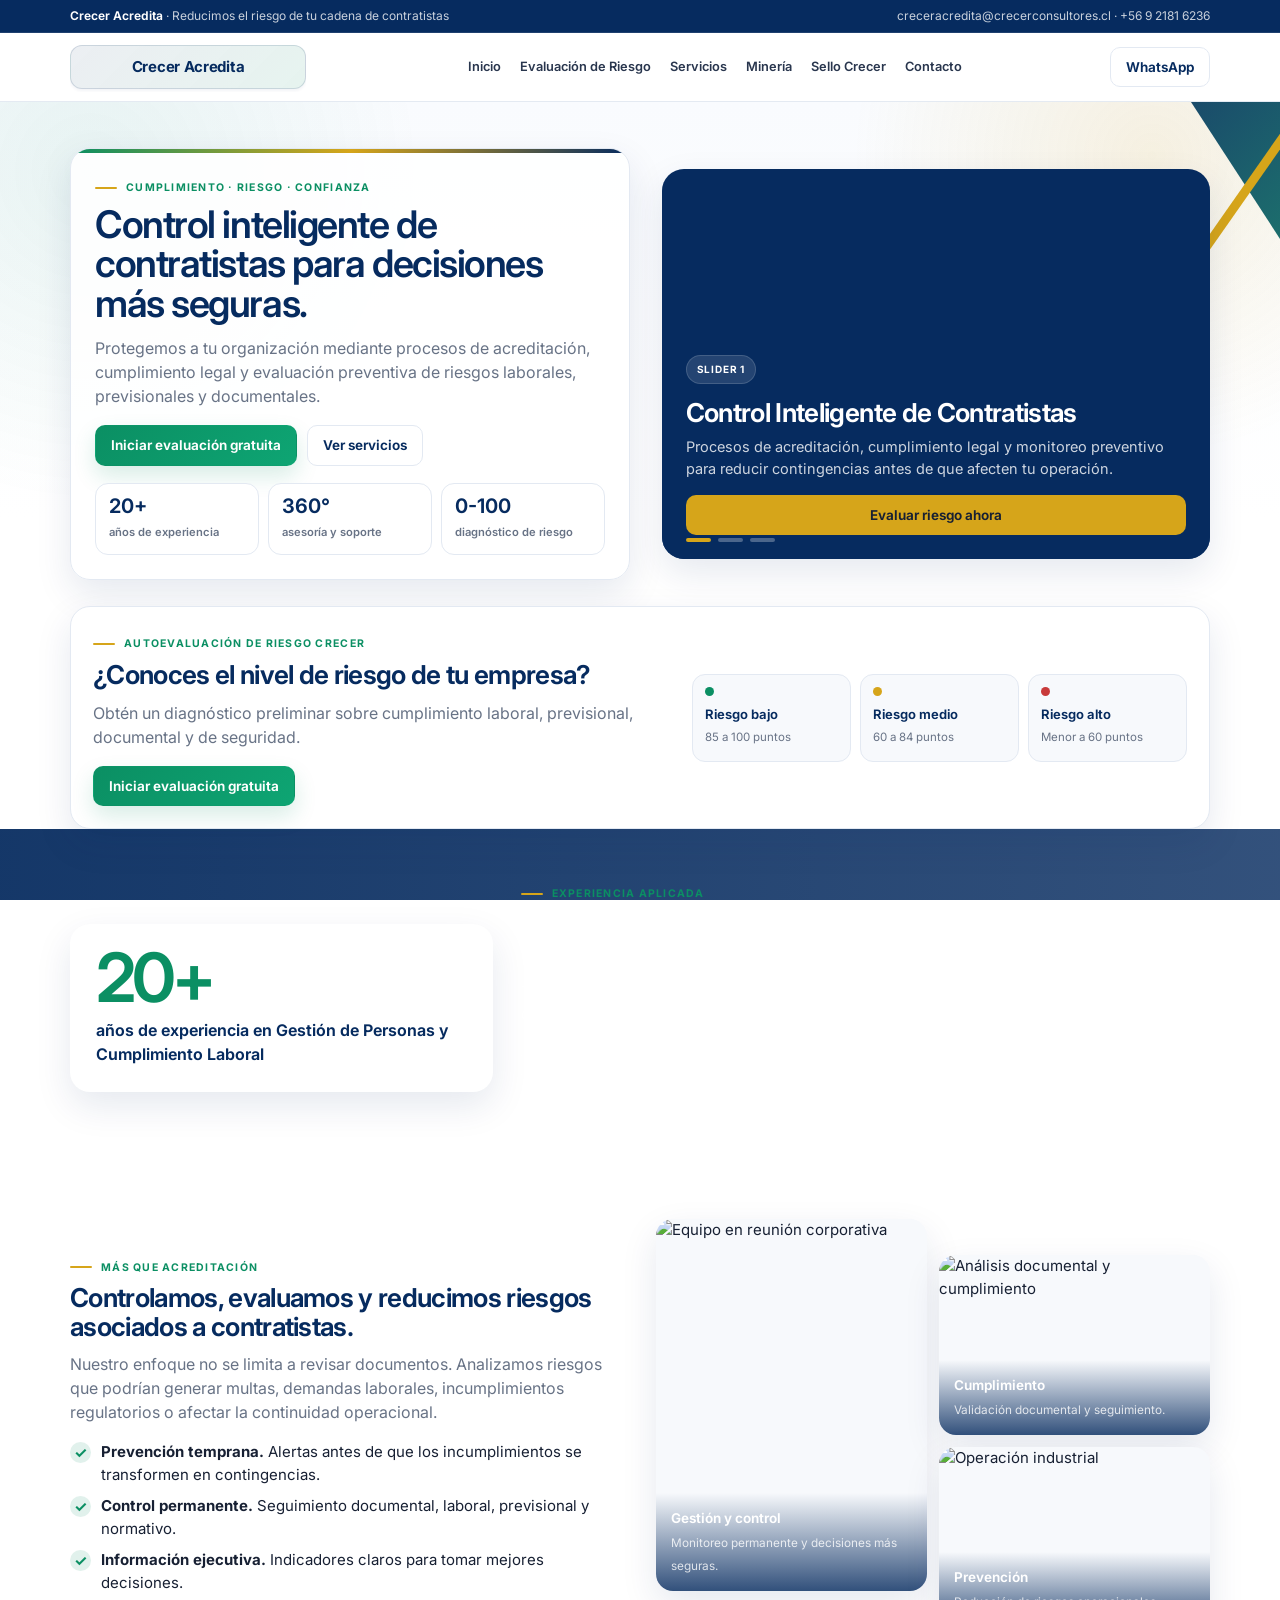
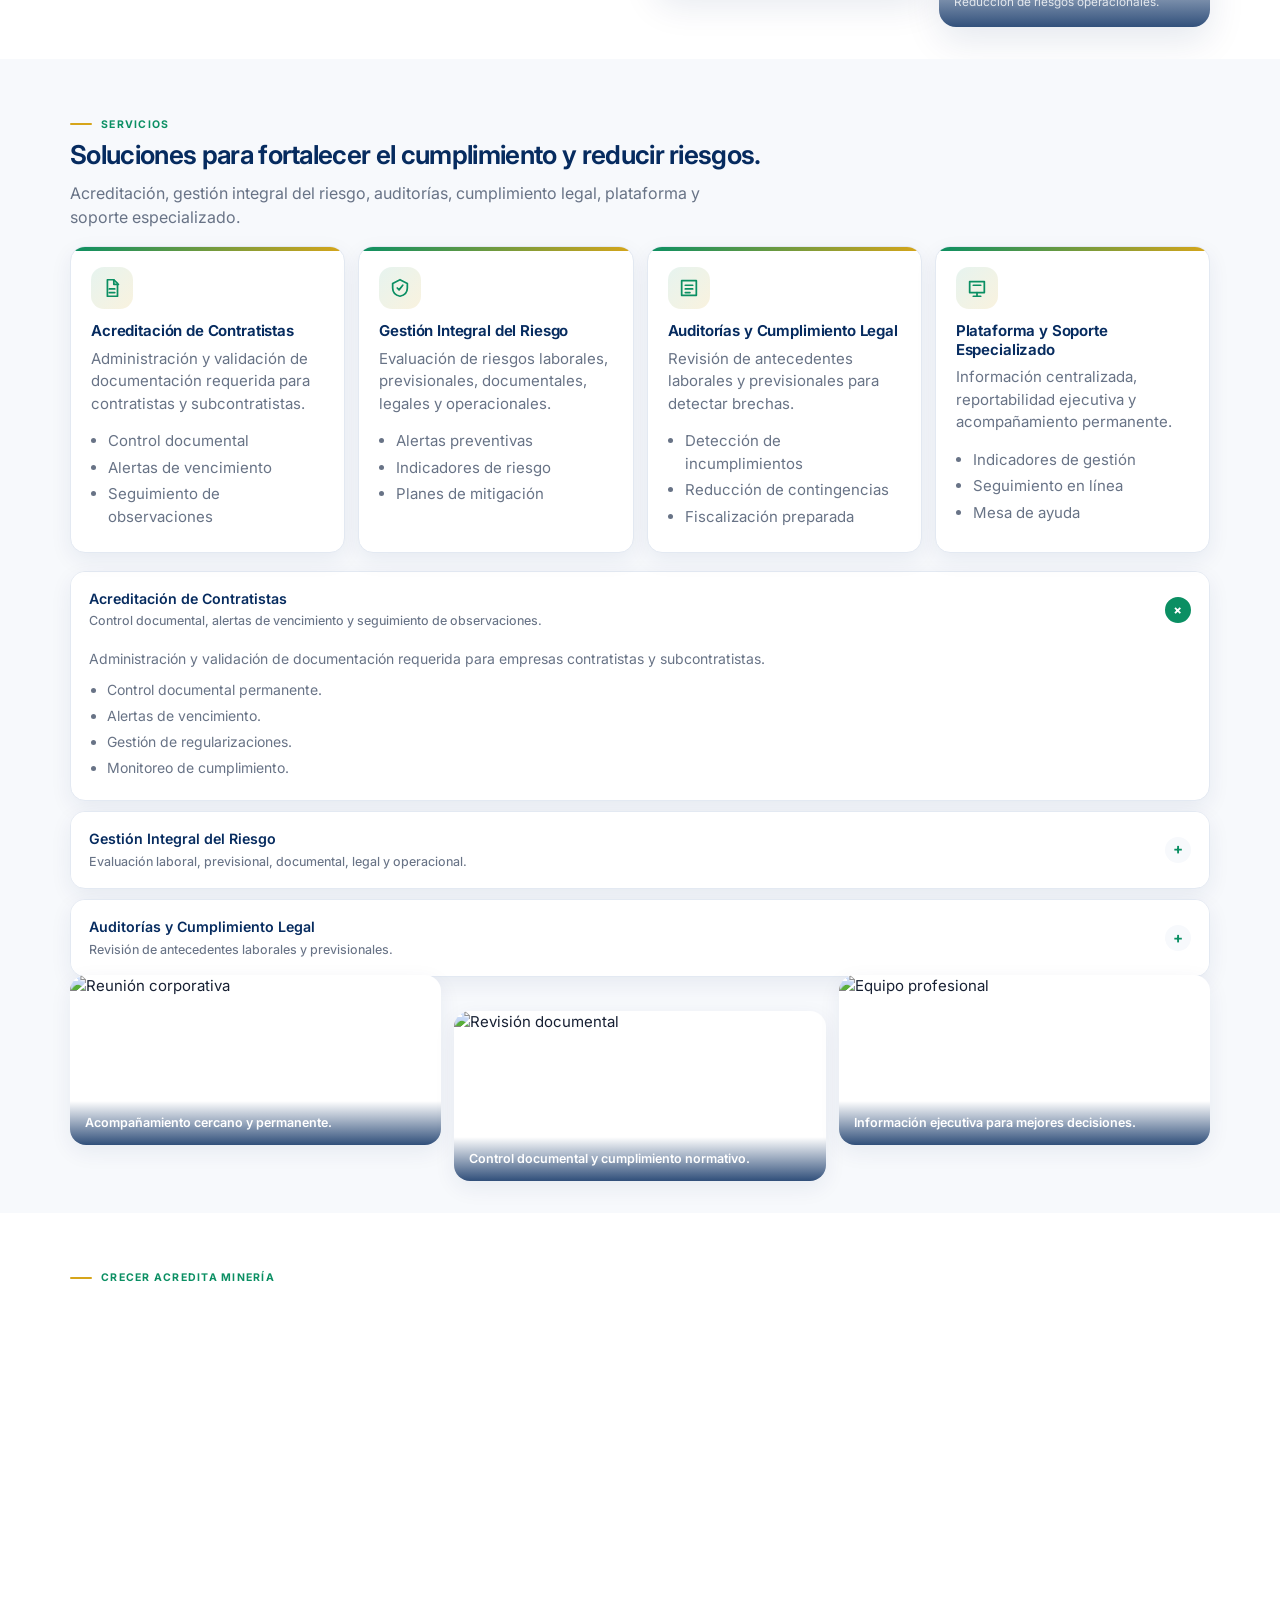
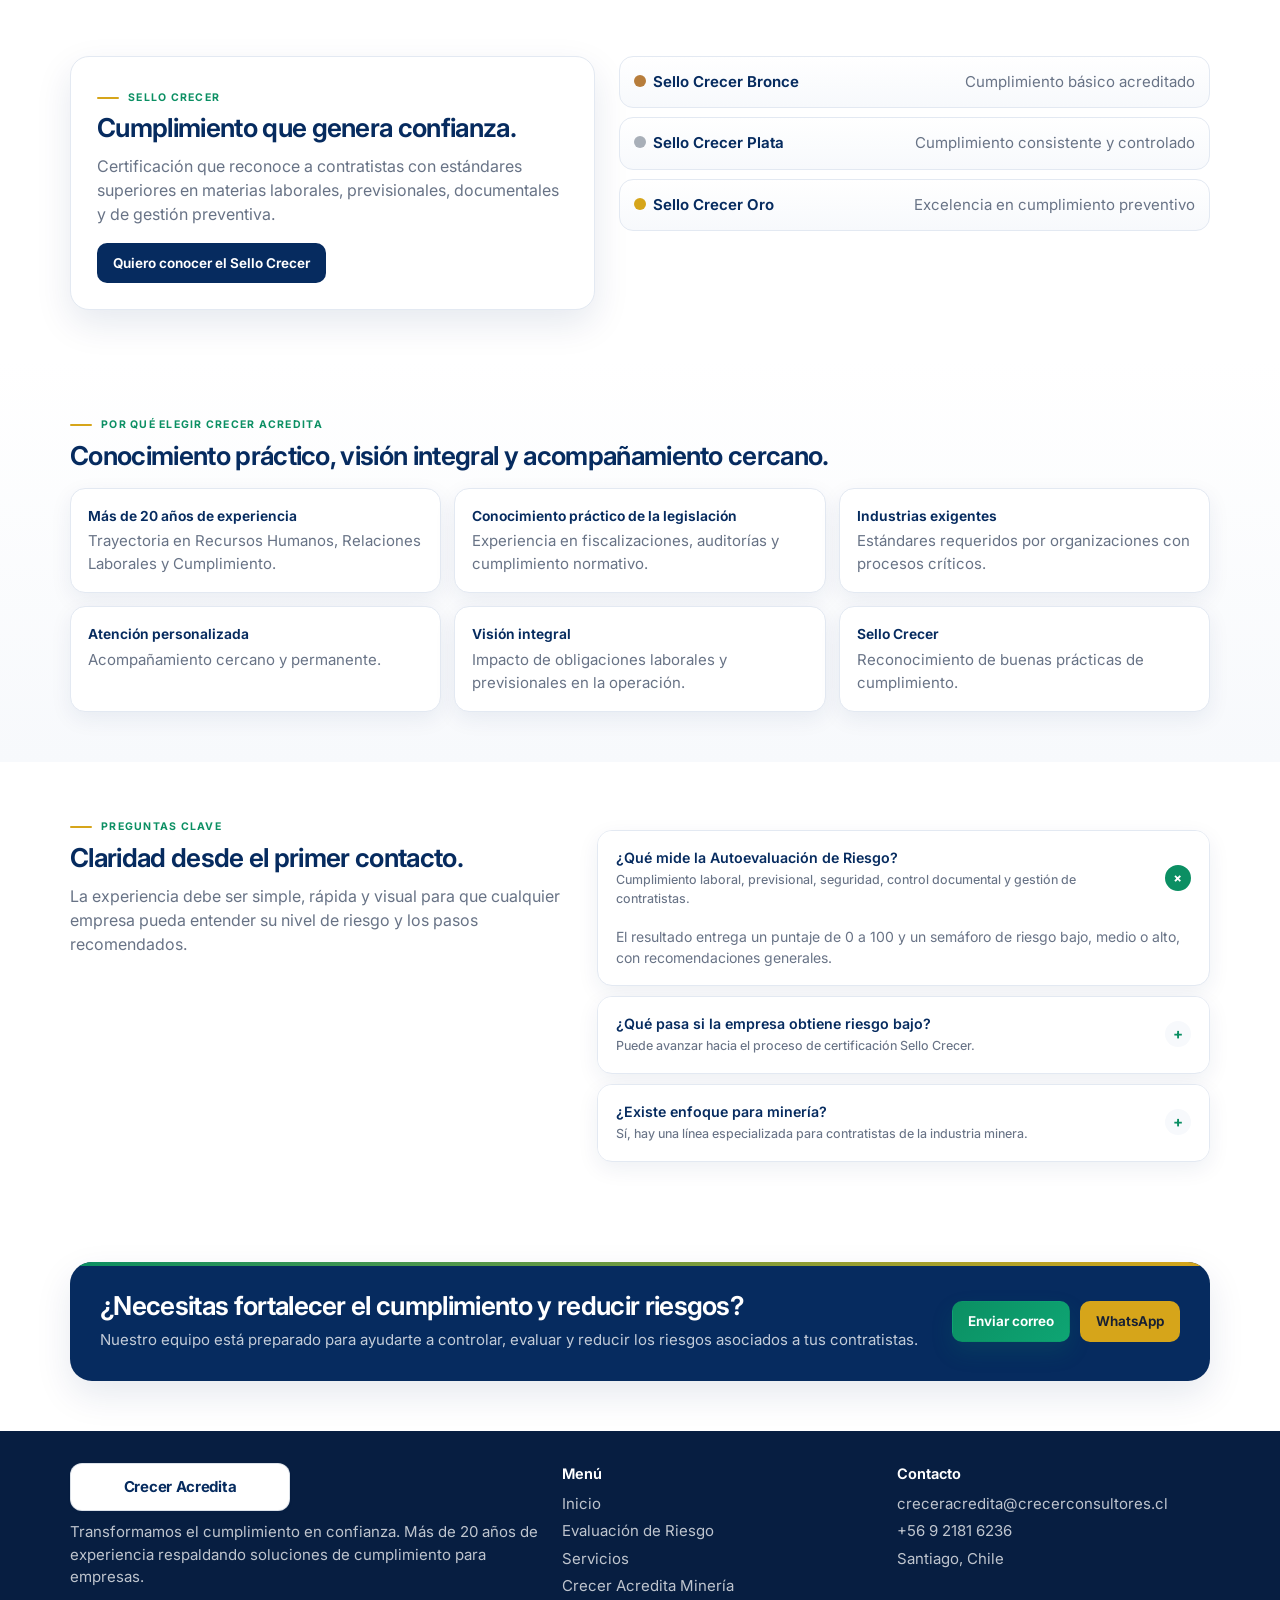
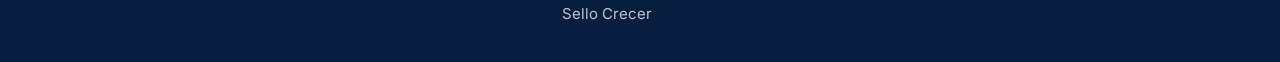
